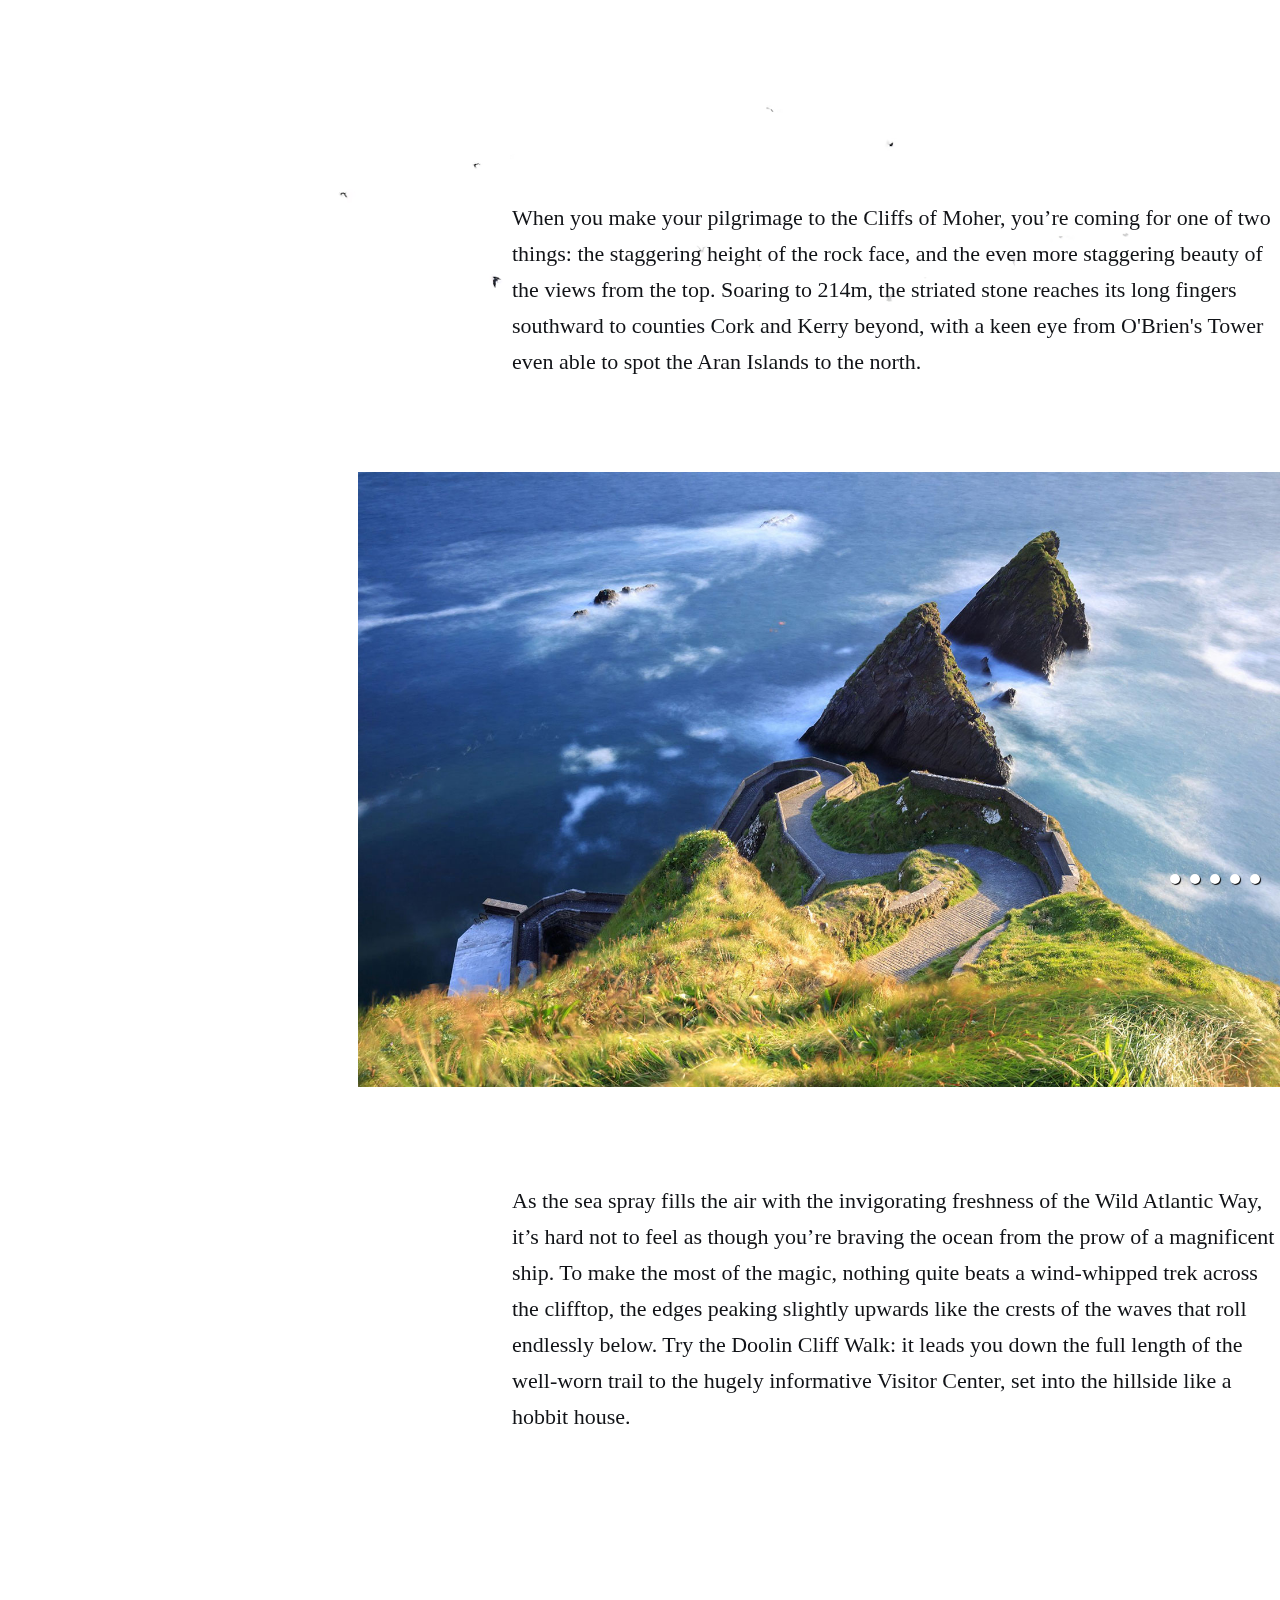
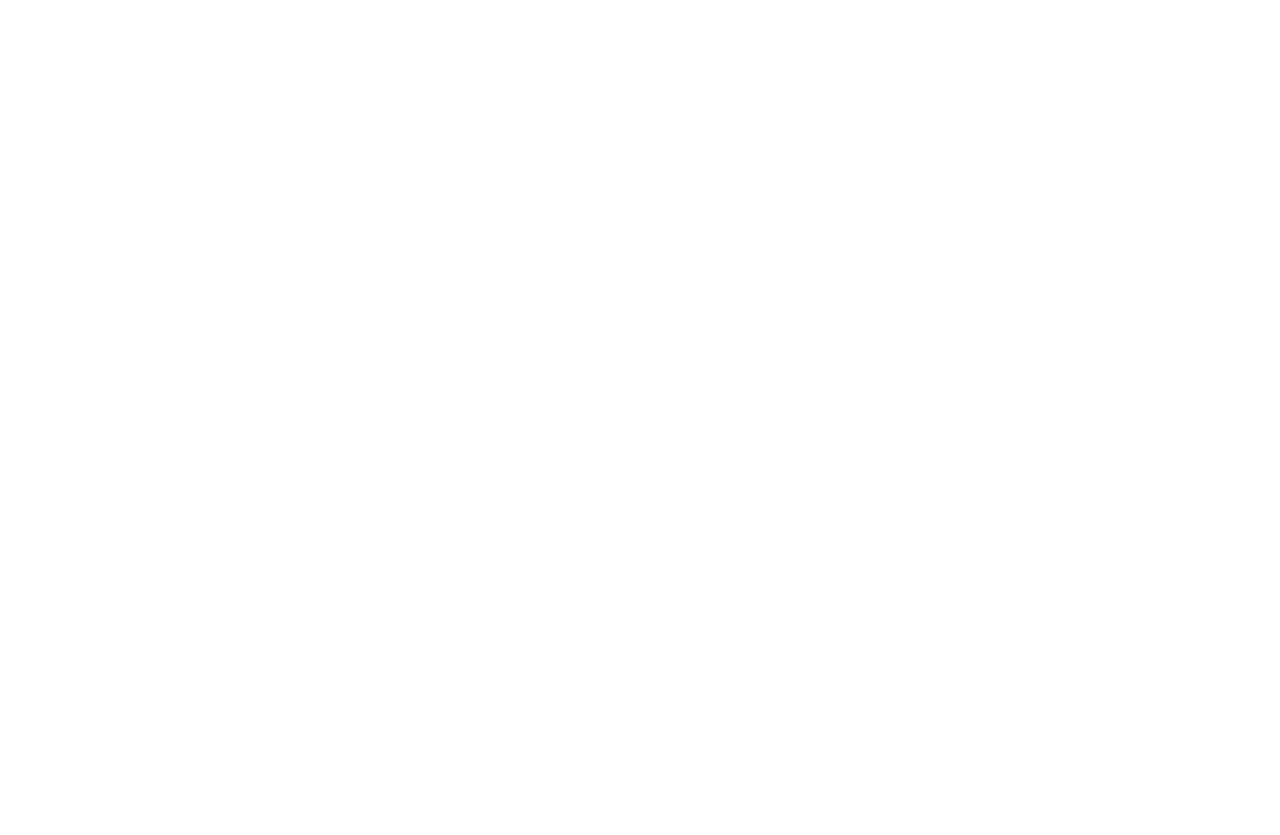
==== index4.html @ f53d987e "Add pages" ====
<!DOCTYPE html>
<html lang="en" class="no-js">
<head>
<link rel="stylesheet" type="text/css" href="css/style.css" />
<link href="https://fonts.googleapis.com/css?family=Patua+One&display=swap" rel="stylesheet">
</head>
<body>

  <div class="c-hero c-hero--fixed js-parallax">
    <!-- <div class="c-hero__text js-parallax__layer" data-parallax-deep="200">
      <h1 class="c-hero__title--dark">Find some headspace</h1>
      <p class="c-hero__subline">It takes a whole lot to be named a UNESCO Global Geopark – here's what earned the Cliffs of Moher pride of place</p>
    </div> -->


    <video class="c-video js-parallax__layer" data-parallax-deep="300" autoplay="" loop="" muted="" controls="false">
        <source src="video/birds.webm" type="video/webm">
    </video>
  </div>

  <div class="c-text">
    <p>When you make your pilgrimage to the Cliffs of Moher, you’re coming for one of two things:
      the staggering height of the rock face, and the even more staggering beauty of the views from the top.
      Soaring to 214m, the striated stone reaches its long fingers southward to counties Cork and Kerry beyond,
      with a keen eye from O'Brien's Tower even able to spot the Aran Islands to the north.</p>
    <img src="../img/cliffs.jpg" alt="" class="c-text__img">
  <p>As the sea spray fills the air with the invigorating freshness of the Wild Atlantic Way, it’s hard not to feel as though you’re braving the ocean from the prow of a magnificent ship. To make the most of the magic, nothing quite beats a wind-whipped trek across the clifftop, the edges peaking slightly upwards like the crests of the waves that roll endlessly below. Try the Doolin Cliff Walk: it leads you down the full length of the well-worn trail to the hugely informative Visitor Center, set into the hillside like a hobbit house.</p>
</div>







<ul class="c-nav">
  <li class="c-nav__item"><a href="index.html" class="c-nav__link"></a></li>
  <li class="c-nav__item"><a href="index2.html" class="c-nav__link"></a></li>
  <li class="c-nav__item"><a href="index3.html" class="c-nav__link"></a></li>
  <li class="c-nav__item"><a href="index4.html" class="c-nav__link"></a></li>
  <li class="c-nav__item"><a href="index5.html" class="c-nav__link"></a></li>
</ul>

	<script src="js/scripts.js"></script>
</body>
</html>
---- css/style.css ----
body {
  margin: 0;
  padding: 0;
  box-sizing: border-box;
  background: #fff; }

.gl {
  width: 100vw;
  height: 100vh;
  left: 0;
  top: 0; }

canvas {
  display: block; }

.c-hero {
  position: relative;
  overflow: hidden; }

.c-hero__text {
  position: absolute;
  width: 45%;
  bottom: 120px;
  left: 120px;
  z-index: 1000;
  color: white; }

.c-hero__title {
  font-family: 'Patua One';
  font-weight: 200;
  color: white;
  font-size: 80px;
  margin-bottom: 20px; }
  .c-hero__title--dark {
    color: black; }

.c-hero__subline {
  font-family: arial;
  color: white;
  font-size: 18px;
  line-height: 28px;
  opacity: .6; }

.c-hero--fixed {
  position: fixed;
  top: 0;
  left: 0; }

.c-hero-pub {
  width: 100%;
  height: 100vh;
  background-size: cover; }

.c-text {
  width: 768px;
  margin: 200px 40vw 1000px;
  z-index: 100;
  position: relative;
  background-color: rgba(255, 255, 255, 0.8);
  color: #111317; }
  .c-text p {
    font-family: georgia;
    font-size: 22px;
    line-height: 36px; }
  .c-text .c-text__img {
    width: 120%;
    margin: 70px 0 70px -20%; }

.c-parallax {
  width: 100vw;
  height: 100vh;
  top: 0;
  z-index: 10;
  overflow: hidden;
  position: relative; }
  .c-parallax__layer {
    position: absolute;
    top: 0;
    left: 0;
    width: 100%;
    height: 100%;
    z-index: 10;
    background-position: center;
    background-repeat: no-repeat;
    background-size: contain;
    background-size: cover;
    opacity: .5; }

@keyframes fadeIn {
  from {
    opacity: 0; }
  to {
    opacity: .7; } }

.fade-in {
  opacity: 0;
  /* make things invisible upon start */
  animation: fadeIn ease-in 1;
  animation-fill-mode: forwards;
  animation-duration: .1s; }
  .fade-in--00 {
    animation-delay: 15s; }
  .fade-in--01 {
    animation-delay: 4s; }
  .fade-in--02 {
    animation-delay: 5.5s; }
  .fade-in--03 {
    animation-delay: 7.7s; }
  .fade-in--04 {
    animation-delay: 9.2s; }
  .fade-in--05 {
    animation-delay: 13.2s; }

.c-video {
  width: 100%; }

video::-webkit-media-controls {
  display: none !important; }

.c-nav {
  position: fixed;
  bottom: 0;
  right: 10px;
  z-index: 5000; }

.c-nav__item {
  float: left;
  margin-right: 10px;
  list-style-type: none; }

.c-nav__link {
  width: 10px;
  height: 10px;
  border-radius: 20px;
  background-color: white;
  display: block;
  box-shadow: 1px 1px 1px #000; }

.c-cirle {
  width: 6px;
  height: 6px;
  border-radius: 50%;
  position: absolute;
  top: 0;
  left: 0;
  transform: translate(-50%, -50%);
  transition: all .3s ease;
  transition-property: height, width;
  background-color: #fff; }

.c-cirle--black {
  border: 1px solid black; }

.is-clicked {
  width: 4px;
  height: 4px;
  transition: all .3s ease;
  transition-property: height, width; }

.c-pin {
  width: 60px;
  height: 60px;
  border: 1px solid white;
  border-radius: 50%;
  position: absolute;
  display: block;
  animation: pulse 3.5s ease-out 1s infinite forwards; }
  .c-pin:hover {
    background: rgba(255, 255, 255, 0.5);
    cursor: pointer; }

.c-pin__01 {
  width: 50px;
  height: 50px;
  top: 29%;
  left: 32%; }

.c-pin__02 {
  top: 52%;
  left: 46%; }

.c-pin__03 {
  width: 40px;
  height: 40px;
  top: 40%;
  left: 60%; }

.c-pin__04 {
  width: 30px;
  height: 30px;
  top: 50%;
  left: 76%; }

@keyframes pulse {
  0% {
    transform: scale(1); }
  50% {
    transform: scale(1.2); }
  100% {
    transform: scale(1); } }

#video {
  position: relative;
  background: transparent;
  width: 100%;
  height: 100vh;
  pointer-events: none;
  transform: scale(1.4); }

.ytplayer-container {
  position: absolute;
  top: 0;
  pointer-events: none; }

.slick-slide, .slick-slide::before, .caption {
  -webkit-backface-visibility: hidden;
  backface-visibility: hidden; }

.slick-slide::before {
  content: '';
  position: absolute;
  top: 0;
  left: 0;
  width: 100%;
  height: 100%; }

header {
  position: absolute;
  top: 0;
  left: 0;
  width: 100%;
  height: 60px;
  padding: 0 5%;
  text-align: left;
  z-index: 1; }
  header h1 {
    display: inline-block;
    font-size: 22px;
    font-weight: bold;
    padding-top: 18px; }
  header nav {
    display: inline-block;
    float: right; }
    header nav ul li {
      display: inline-block;
      vertical-align: top;
      font-size: 13px; }
      header nav ul li a {
        display: block;
        padding: 24px 15px; }
        header nav ul li a:hover {
          background-color: rgba(255, 255, 255, 0.18); }

.main-slider {
  position: relative;
  width: 100%;
  height: 38vw;
  min-height: 8vw;
  margin-bottom: 50px;
  opacity: 0;
  visibility: hidden;
  transition: all 1.2s ease; }
  .main-slider.slick-initialized {
    opacity: 1;
    visibility: visible; }

.slick-slide {
  position: relative;
  height: 100vw; }
  .slick-slide::before {
    background-color: #000;
    opacity: .3;
    z-index: 1; }
  .slick-slide video {
    display: block;
    position: absolute;
    top: 50%;
    left: 50%;
    min-width: 100%;
    min-height: 100%;
    width: auto;
    height: auto;
    transform: translate(-50%, -50%); }
  .slick-slide iframe {
    position: relative;
    pointer-events: none; }
  .slick-slide figure {
    position: relative;
    height: 100%; }
  .slick-slide .slide-image {
    opacity: 0;
    height: 100%;
    background-size: cover;
    background-position: center;
    transition: all .8s ease; }
    .slick-slide .slide-image.show {
      opacity: 1; }
  .slick-slide .image-entity {
    width: 100%;
    opacity: 0;
    visibility: hidden; }
  .slick-slide .loading {
    position: absolute;
    top: 44%;
    left: 0;
    width: 100%; }
  .slick-slide .slide-media {
    animation: slideOut 0.4s cubic-bezier(0.4, 0.29, 0.01, 1); }
  .slick-slide.slick-active {
    z-index: 1; }
    .slick-slide.slick-active .slide-media {
      animation: slideIn 2.4s cubic-bezier(0.4, 0.29, 0.01, 1); }
    .slick-slide.slick-active .caption {
      opacity: 1;
      transform: translateY(0);
      transition: all 0.7s cubic-bezier(0.32, 0.34, 0, 1.62) 0.6s; }

.caption {
  position: absolute;
  top: 44%;
  left: 5%;
  text-align: center;
  padding: 20px;
  border: 3px solid;
  color: #fff;
  margin: 0;
  font-size: 40px;
  font-weight: bold;
  letter-spacing: .02em;
  opacity: 0;
  z-index: 1;
  transition: all .3s ease;
  transform: translateY(100px); }

.slick-dots {
  text-align: center;
  padding-top: 15px; }
  .slick-dots li {
    display: inline-block;
    vertical-align: top;
    margin: 0 8px; }
    .slick-dots li button {
      width: 16px;
      height: 16px;
      border: none;
      cursor: pointer;
      border-radius: 50%;
      border: 2px solid #fff;
      box-shadow: 0 0 0 0 transparent;
      vertical-align: middle;
      color: #fff;
      background-color: #fff;
      transition: all .3s ease;
      opacity: .4; }
      .slick-dots li button:focus {
        outline: none; }
      .slick-dots li button:hover {
        opacity: 1; }
    .slick-dots li.slick-active button {
      border-color: #2d3042;
      box-shadow: 0 0 0 2px #fff;
      opacity: 1; }

.container {
  background-color: #f2f2f2;
  color: #444;
  line-height: 1.6;
  padding: 40px 0; }
  .container .content {
    width: 90%;
    max-width: 980px;
    margin: 0 auto; }
  .container p {
    margin-bottom: 40px; }

@keyframes slideIn {
  from {
    filter: blur(15px); }
  to {
    filter: blur(0); } }

@keyframes slideOut {
  from {
    filter: blur(0); }
  to {
    filter: blur(15px); } }
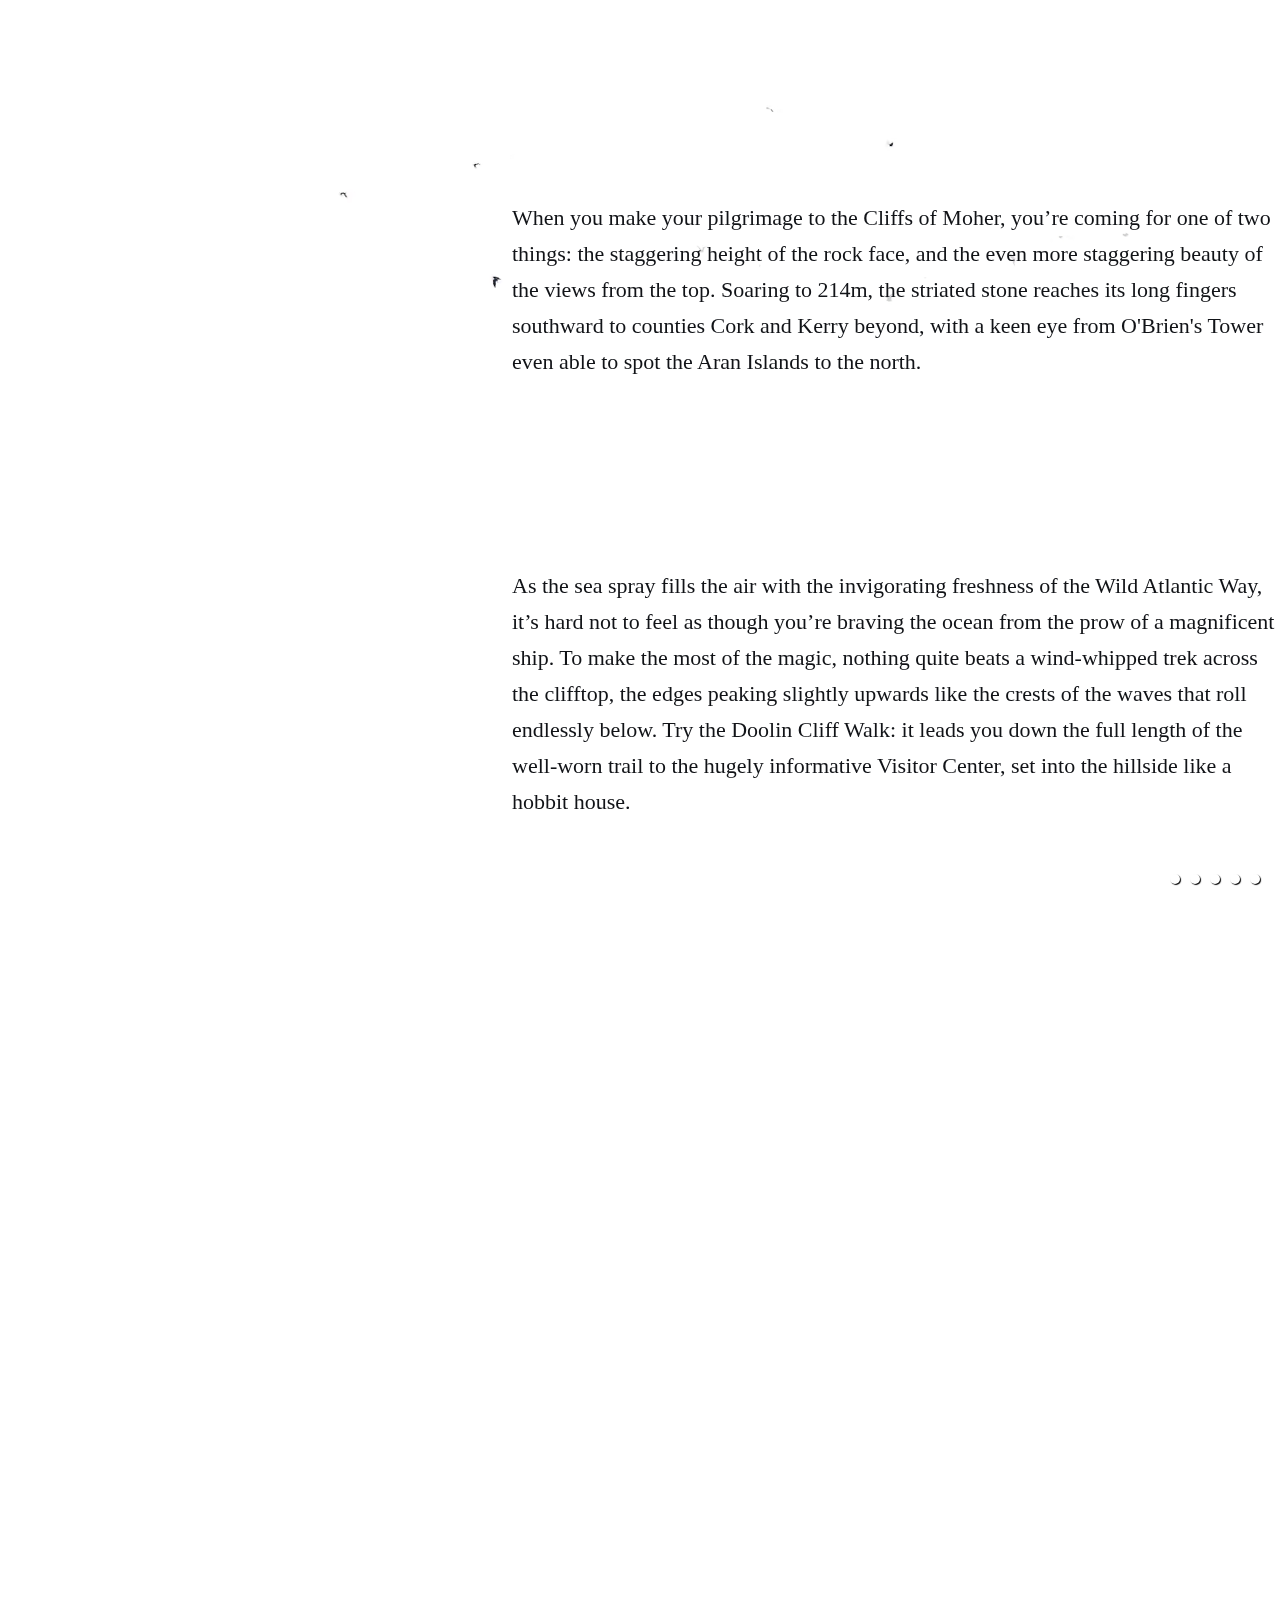
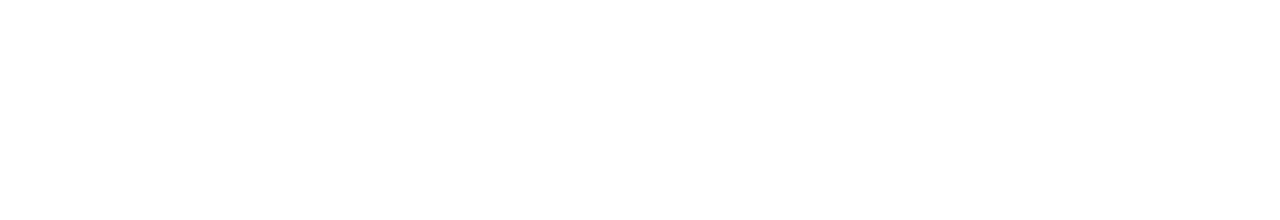
==== commit 52beecba: "Add galway image" ====
--- a/index4.html
+++ b/index4.html
@@ -23,7 +23,7 @@
       the staggering height of the rock face, and the even more staggering beauty of the views from the top.
       Soaring to 214m, the striated stone reaches its long fingers southward to counties Cork and Kerry beyond,
       with a keen eye from O'Brien's Tower even able to spot the Aran Islands to the north.</p>
-    <img src="../img/cliffs.jpg" alt="" class="c-text__img">
+    <img src="../img/galway.jpg" alt="" class="c-text__img">
   <p>As the sea spray fills the air with the invigorating freshness of the Wild Atlantic Way, it’s hard not to feel as though you’re braving the ocean from the prow of a magnificent ship. To make the most of the magic, nothing quite beats a wind-whipped trek across the clifftop, the edges peaking slightly upwards like the crests of the waves that roll endlessly below. Try the Doolin Cliff Walk: it leads you down the full length of the well-worn trail to the hugely informative Visitor Center, set into the hillside like a hobbit house.</p>
 </div>
 
